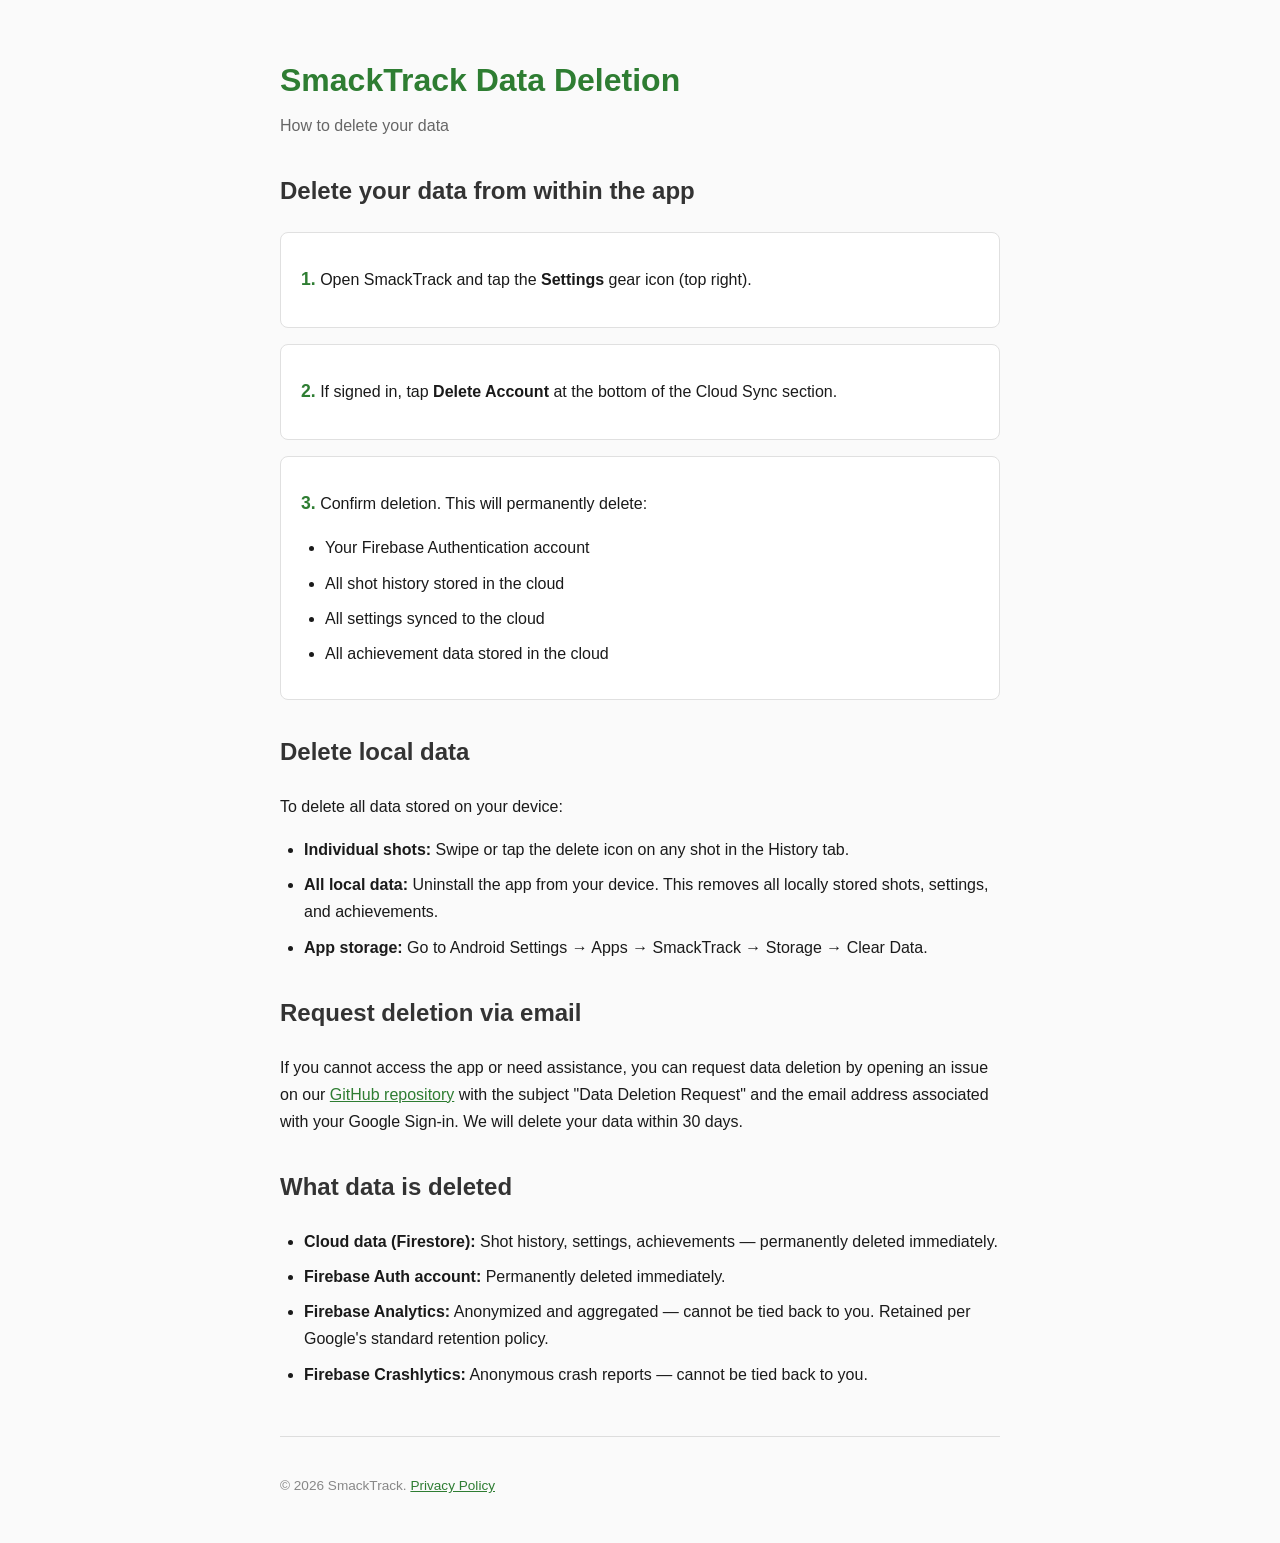
==== docs/data-deletion.html @ 21a19e5f "Add data deletion page and link from privacy policy Google Play Console requires a web URL for data " ====
<!DOCTYPE html>
<html lang="en">
<head>
    <meta charset="UTF-8">
    <meta name="viewport" content="width=device-width, initial-scale=1.0">
    <title>SmackTrack - Data Deletion</title>
    <style>
        body {
            font-family: -apple-system, BlinkMacSystemFont, "Segoe UI", Roboto, sans-serif;
            max-width: 720px;
            margin: 0 auto;
            padding: 2rem 1.5rem;
            line-height: 1.7;
            color: #1a1a1a;
            background: #fafafa;
        }
        h1 { color: #2e7d32; margin-bottom: 0.25rem; }
        h2 { color: #333; margin-top: 2rem; }
        .subtitle { color: #666; margin-top: 0; }
        ul { padding-left: 1.5rem; }
        li { margin-bottom: 0.5rem; }
        a { color: #2e7d32; }
        .step { background: #fff; border: 1px solid #e0e0e0; border-radius: 8px; padding: 1rem 1.25rem; margin-bottom: 1rem; }
        .step-num { color: #2e7d32; font-weight: bold; font-size: 1.1rem; }
        .footer { margin-top: 3rem; padding-top: 1.5rem; border-top: 1px solid #ddd; color: #888; font-size: 0.85rem; }
    </style>
</head>
<body>

<h1>SmackTrack Data Deletion</h1>
<p class="subtitle">How to delete your data</p>

<h2>Delete your data from within the app</h2>

<div class="step">
    <p><span class="step-num">1.</span> Open SmackTrack and tap the <strong>Settings</strong> gear icon (top right).</p>
</div>
<div class="step">
    <p><span class="step-num">2.</span> If signed in, tap <strong>Delete Account</strong> at the bottom of the Cloud Sync section.</p>
</div>
<div class="step">
    <p><span class="step-num">3.</span> Confirm deletion. This will permanently delete:</p>
    <ul>
        <li>Your Firebase Authentication account</li>
        <li>All shot history stored in the cloud</li>
        <li>All settings synced to the cloud</li>
        <li>All achievement data stored in the cloud</li>
    </ul>
</div>

<h2>Delete local data</h2>
<p>To delete all data stored on your device:</p>
<ul>
    <li><strong>Individual shots:</strong> Swipe or tap the delete icon on any shot in the History tab.</li>
    <li><strong>All local data:</strong> Uninstall the app from your device. This removes all locally stored shots, settings, and achievements.</li>
    <li><strong>App storage:</strong> Go to Android Settings &rarr; Apps &rarr; SmackTrack &rarr; Storage &rarr; Clear Data.</li>
</ul>

<h2>Request deletion via email</h2>
<p>If you cannot access the app or need assistance, you can request data deletion by opening an issue on our <a href="https://github.com/bailz66/HowFarDidIHitIt/issues">GitHub repository</a> with the subject "Data Deletion Request" and the email address associated with your Google Sign-in. We will delete your data within 30 days.</p>

<h2>What data is deleted</h2>
<ul>
    <li><strong>Cloud data (Firestore):</strong> Shot history, settings, achievements — permanently deleted immediately.</li>
    <li><strong>Firebase Auth account:</strong> Permanently deleted immediately.</li>
    <li><strong>Firebase Analytics:</strong> Anonymized and aggregated — cannot be tied back to you. Retained per Google's standard retention policy.</li>
    <li><strong>Firebase Crashlytics:</strong> Anonymous crash reports — cannot be tied back to you.</li>
</ul>

<div class="footer">
    <p>&copy; 2026 SmackTrack. <a href="privacy-policy.html">Privacy Policy</a></p>
</div>

</body>
</html>
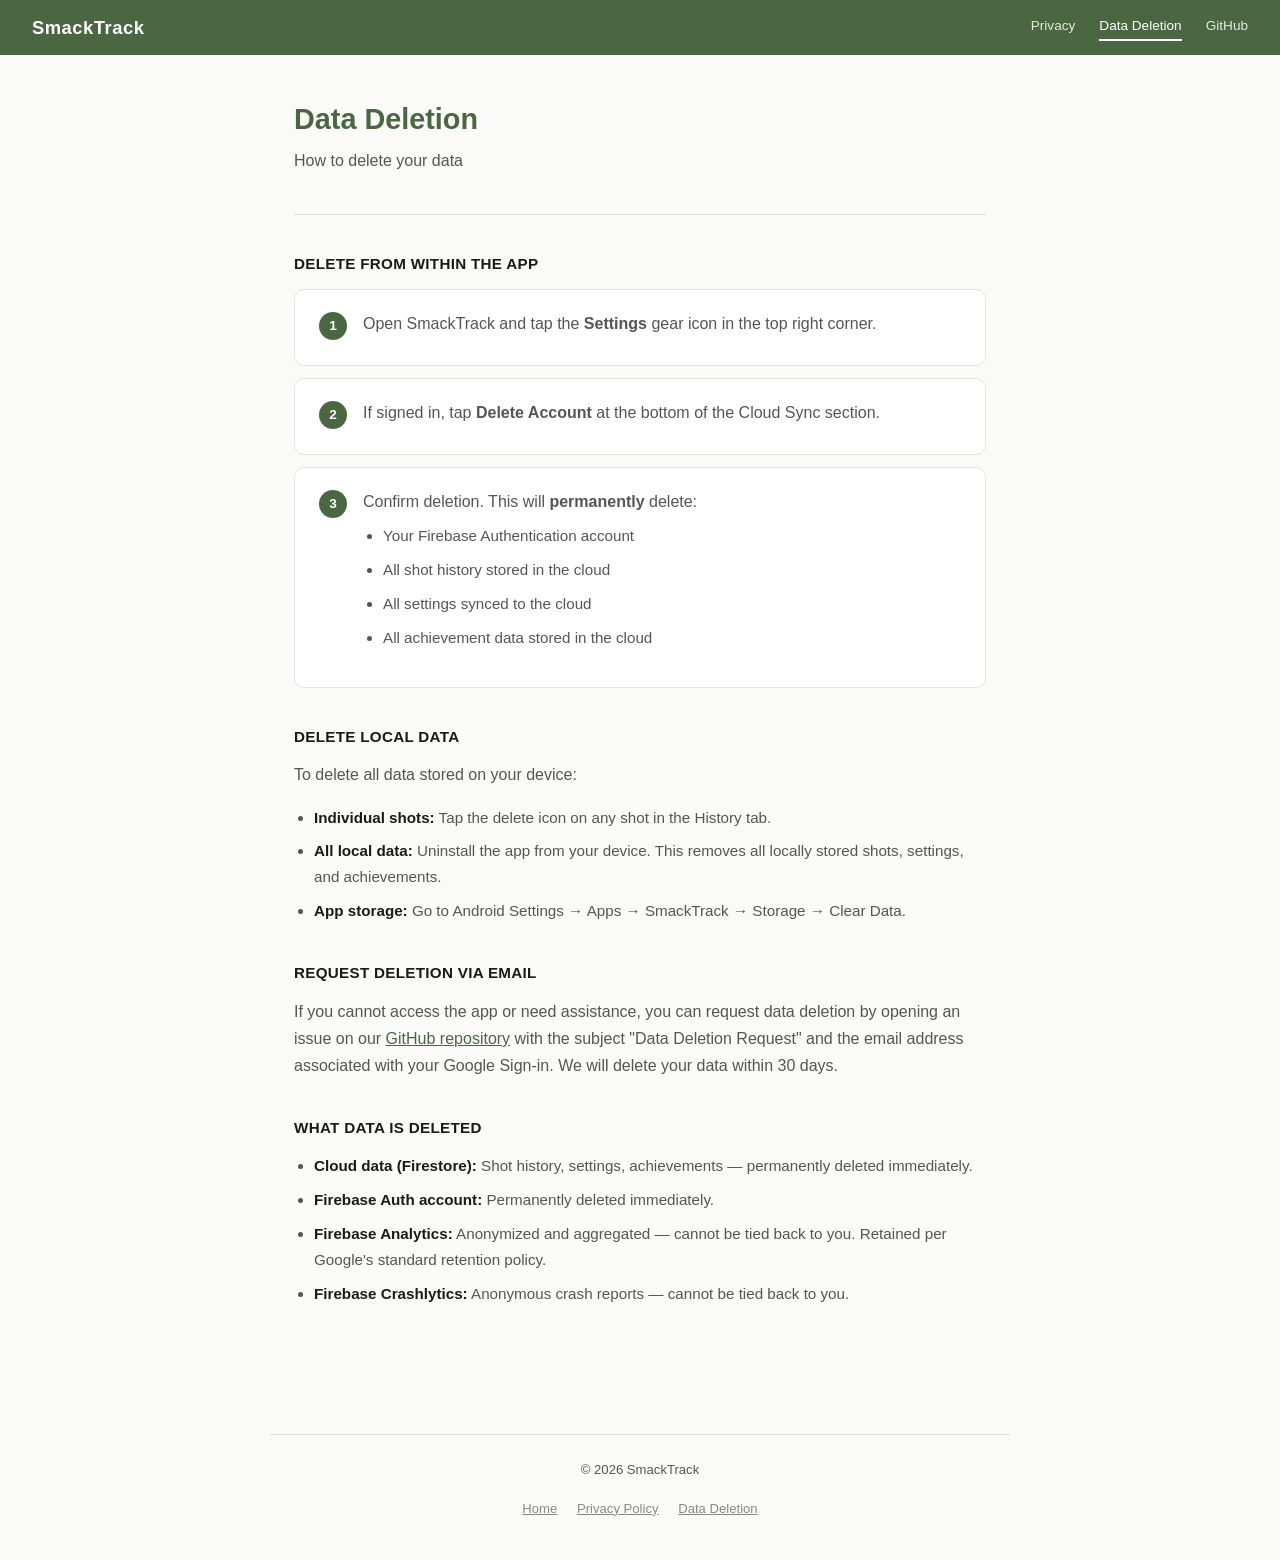
==== commit 7f12f39e: "Merge branch 'feature/testing-cicd-branching'" ====
--- a/docs/data-deletion.html
+++ b/docs/data-deletion.html
@@ -3,72 +3,80 @@
 <head>
     <meta charset="UTF-8">
     <meta name="viewport" content="width=device-width, initial-scale=1.0">
-    <title>SmackTrack - Data Deletion</title>
-    <style>
-        body {
-            font-family: -apple-system, BlinkMacSystemFont, "Segoe UI", Roboto, sans-serif;
-            max-width: 720px;
-            margin: 0 auto;
-            padding: 2rem 1.5rem;
-            line-height: 1.7;
-            color: #1a1a1a;
-            background: #fafafa;
-        }
-        h1 { color: #2e7d32; margin-bottom: 0.25rem; }
-        h2 { color: #333; margin-top: 2rem; }
-        .subtitle { color: #666; margin-top: 0; }
-        ul { padding-left: 1.5rem; }
-        li { margin-bottom: 0.5rem; }
-        a { color: #2e7d32; }
-        .step { background: #fff; border: 1px solid #e0e0e0; border-radius: 8px; padding: 1rem 1.25rem; margin-bottom: 1rem; }
-        .step-num { color: #2e7d32; font-weight: bold; font-size: 1.1rem; }
-        .footer { margin-top: 3rem; padding-top: 1.5rem; border-top: 1px solid #ddd; color: #888; font-size: 0.85rem; }
-    </style>
+    <title>SmackTrack — Data Deletion</title>
+    <link rel="stylesheet" href="style.css">
 </head>
 <body>
 
-<h1>SmackTrack Data Deletion</h1>
-<p class="subtitle">How to delete your data</p>
+<nav class="nav">
+    <a href="index.html" class="nav-brand">SmackTrack</a>
+    <div class="nav-links">
+        <a href="privacy-policy.html">Privacy</a>
+        <a href="data-deletion.html" class="active">Data Deletion</a>
+        <a href="https://github.com/bailz66/HowFarDidIHitIt">GitHub</a>
+    </div>
+</nav>
 
-<h2>Delete your data from within the app</h2>
+<div class="container">
+    <div class="page-header">
+        <h1>Data Deletion</h1>
+        <p class="subtitle">How to delete your data</p>
+    </div>
 
-<div class="step">
-    <p><span class="step-num">1.</span> Open SmackTrack and tap the <strong>Settings</strong> gear icon (top right).</p>
-</div>
-<div class="step">
-    <p><span class="step-num">2.</span> If signed in, tap <strong>Delete Account</strong> at the bottom of the Cloud Sync section.</p>
-</div>
-<div class="step">
-    <p><span class="step-num">3.</span> Confirm deletion. This will permanently delete:</p>
+    <h2>Delete from within the app</h2>
+
+    <div class="step-card">
+        <div class="step-num">1</div>
+        <div class="step-content">
+            <p>Open SmackTrack and tap the <strong>Settings</strong> gear icon in the top right corner.</p>
+        </div>
+    </div>
+    <div class="step-card">
+        <div class="step-num">2</div>
+        <div class="step-content">
+            <p>If signed in, tap <strong>Delete Account</strong> at the bottom of the Cloud Sync section.</p>
+        </div>
+    </div>
+    <div class="step-card">
+        <div class="step-num">3</div>
+        <div class="step-content">
+            <p>Confirm deletion. This will <strong>permanently</strong> delete:</p>
+            <ul>
+                <li>Your Firebase Authentication account</li>
+                <li>All shot history stored in the cloud</li>
+                <li>All settings synced to the cloud</li>
+                <li>All achievement data stored in the cloud</li>
+            </ul>
+        </div>
+    </div>
+
+    <h2>Delete local data</h2>
+    <p>To delete all data stored on your device:</p>
     <ul>
-        <li>Your Firebase Authentication account</li>
-        <li>All shot history stored in the cloud</li>
-        <li>All settings synced to the cloud</li>
-        <li>All achievement data stored in the cloud</li>
+        <li><strong>Individual shots:</strong> Tap the delete icon on any shot in the History tab.</li>
+        <li><strong>All local data:</strong> Uninstall the app from your device. This removes all locally stored shots, settings, and achievements.</li>
+        <li><strong>App storage:</strong> Go to Android Settings &rarr; Apps &rarr; SmackTrack &rarr; Storage &rarr; Clear Data.</li>
+    </ul>
+
+    <h2>Request deletion via email</h2>
+    <p>If you cannot access the app or need assistance, you can request data deletion by opening an issue on our <a href="https://github.com/bailz66/HowFarDidIHitIt/issues">GitHub repository</a> with the subject "Data Deletion Request" and the email address associated with your Google Sign-in. We will delete your data within 30 days.</p>
+
+    <h2>What data is deleted</h2>
+    <ul>
+        <li><strong>Cloud data (Firestore):</strong> Shot history, settings, achievements &mdash; permanently deleted immediately.</li>
+        <li><strong>Firebase Auth account:</strong> Permanently deleted immediately.</li>
+        <li><strong>Firebase Analytics:</strong> Anonymized and aggregated &mdash; cannot be tied back to you. Retained per Google's standard retention policy.</li>
+        <li><strong>Firebase Crashlytics:</strong> Anonymous crash reports &mdash; cannot be tied back to you.</li>
     </ul>
 </div>
 
-<h2>Delete local data</h2>
-<p>To delete all data stored on your device:</p>
-<ul>
-    <li><strong>Individual shots:</strong> Swipe or tap the delete icon on any shot in the History tab.</li>
-    <li><strong>All local data:</strong> Uninstall the app from your device. This removes all locally stored shots, settings, and achievements.</li>
-    <li><strong>App storage:</strong> Go to Android Settings &rarr; Apps &rarr; SmackTrack &rarr; Storage &rarr; Clear Data.</li>
-</ul>
-
-<h2>Request deletion via email</h2>
-<p>If you cannot access the app or need assistance, you can request data deletion by opening an issue on our <a href="https://github.com/bailz66/HowFarDidIHitIt/issues">GitHub repository</a> with the subject "Data Deletion Request" and the email address associated with your Google Sign-in. We will delete your data within 30 days.</p>
-
-<h2>What data is deleted</h2>
-<ul>
-    <li><strong>Cloud data (Firestore):</strong> Shot history, settings, achievements — permanently deleted immediately.</li>
-    <li><strong>Firebase Auth account:</strong> Permanently deleted immediately.</li>
-    <li><strong>Firebase Analytics:</strong> Anonymized and aggregated — cannot be tied back to you. Retained per Google's standard retention policy.</li>
-    <li><strong>Firebase Crashlytics:</strong> Anonymous crash reports — cannot be tied back to you.</li>
-</ul>
-
 <div class="footer">
-    <p>&copy; 2026 SmackTrack. <a href="privacy-policy.html">Privacy Policy</a></p>
+    <p>&copy; 2026 SmackTrack</p>
+    <p>
+        <a href="index.html">Home</a>
+        <a href="privacy-policy.html">Privacy Policy</a>
+        <a href="data-deletion.html">Data Deletion</a>
+    </p>
 </div>
 
 </body>
--- a/docs/style.css
+++ b/docs/style.css
@@ -0,0 +1,250 @@
+/* SmackTrack Web — Shared Design System */
+/* Matches the app's sage green editorial palette */
+
+:root {
+    --sage: #4A6741;
+    --sage-dark: #3A5233;
+    --sage-light: #6B8C61;
+    --sage-tint: #E8EFE6;
+    --text-primary: #1a1a1a;
+    --text-secondary: #555;
+    --text-tertiary: #888;
+    --border: #ddd;
+    --bg: #FAFBF9;
+    --card-bg: #fff;
+    --card-border: #E2E5E0;
+}
+
+* { box-sizing: border-box; margin: 0; padding: 0; }
+
+body {
+    font-family: -apple-system, BlinkMacSystemFont, "Segoe UI", Roboto, "Helvetica Neue", sans-serif;
+    color: var(--text-primary);
+    background: var(--bg);
+    line-height: 1.7;
+    -webkit-font-smoothing: antialiased;
+}
+
+/* ── Navigation ── */
+.nav {
+    background: var(--sage);
+    padding: 0.75rem 2rem;
+    display: flex;
+    align-items: center;
+    justify-content: space-between;
+    position: sticky;
+    top: 0;
+    z-index: 100;
+}
+.nav-brand {
+    color: #fff;
+    font-size: 1.15rem;
+    font-weight: 700;
+    text-decoration: none;
+    letter-spacing: 0.5px;
+}
+.nav-links { display: flex; gap: 1.5rem; }
+.nav-links a {
+    color: rgba(255,255,255,0.85);
+    text-decoration: none;
+    font-size: 0.85rem;
+    font-weight: 500;
+    transition: color 0.2s;
+}
+.nav-links a:hover { color: #fff; }
+.nav-links a.active { color: #fff; border-bottom: 2px solid #fff; padding-bottom: 2px; }
+
+/* ── Main container ── */
+.container {
+    max-width: 740px;
+    margin: 0 auto;
+    padding: 2.5rem 1.5rem 4rem;
+}
+
+/* ── Hero (landing page) ── */
+.hero {
+    text-align: center;
+    padding: 4rem 1.5rem 3rem;
+    max-width: 740px;
+    margin: 0 auto;
+}
+.hero-icon {
+    width: 80px;
+    height: 80px;
+    background: var(--sage);
+    border-radius: 20px;
+    display: inline-flex;
+    align-items: center;
+    justify-content: center;
+    margin-bottom: 1.5rem;
+    font-size: 2.2rem;
+}
+.hero h1 {
+    font-size: 3rem;
+    font-weight: 800;
+    color: var(--sage);
+    letter-spacing: -1px;
+    margin-bottom: 0.25rem;
+}
+.hero .subtitle {
+    font-size: 1.15rem;
+    color: var(--text-secondary);
+    margin-bottom: 1.5rem;
+}
+.hero .tagline {
+    font-size: 1.3rem;
+    color: var(--text-primary);
+    font-weight: 500;
+    margin-bottom: 2.5rem;
+    line-height: 1.5;
+}
+
+/* ── Feature cards ── */
+.features-grid {
+    display: grid;
+    grid-template-columns: repeat(auto-fit, minmax(300px, 1fr));
+    gap: 1rem;
+    max-width: 740px;
+    margin: 0 auto 3rem;
+    padding: 0 1.5rem;
+}
+.feature-card {
+    background: var(--card-bg);
+    border: 1px solid var(--card-border);
+    border-radius: 10px;
+    padding: 1.25rem 1.5rem;
+    transition: border-color 0.2s;
+}
+.feature-card:hover { border-color: var(--sage-light); }
+.feature-card .icon { font-size: 1.5rem; margin-bottom: 0.5rem; }
+.feature-card h3 {
+    font-size: 0.95rem;
+    font-weight: 700;
+    color: var(--sage);
+    margin-bottom: 0.25rem;
+    text-transform: uppercase;
+    letter-spacing: 0.5px;
+}
+.feature-card p {
+    font-size: 0.9rem;
+    color: var(--text-secondary);
+    line-height: 1.5;
+}
+
+/* ── CTA / badges ── */
+.cta-row {
+    display: flex;
+    gap: 1rem;
+    justify-content: center;
+    flex-wrap: wrap;
+    max-width: 740px;
+    margin: 0 auto 2rem;
+    padding: 0 1.5rem;
+}
+.cta-badge {
+    display: inline-flex;
+    align-items: center;
+    gap: 0.4rem;
+    padding: 0.5rem 1.25rem;
+    border-radius: 8px;
+    font-size: 0.85rem;
+    font-weight: 600;
+    text-decoration: none;
+    transition: opacity 0.2s;
+}
+.cta-badge:hover { opacity: 0.85; }
+.cta-primary { background: var(--sage); color: #fff; }
+.cta-outline { background: transparent; color: var(--sage); border: 1.5px solid var(--sage); }
+
+/* ── Page header (non-landing) ── */
+.page-header {
+    margin-bottom: 2rem;
+    padding-bottom: 1.5rem;
+    border-bottom: 1px solid var(--border);
+}
+.page-header h1 {
+    font-size: 1.8rem;
+    font-weight: 800;
+    color: var(--sage);
+    margin-bottom: 0.15rem;
+}
+.page-header .subtitle {
+    color: var(--text-secondary);
+    font-size: 1rem;
+}
+.page-header .updated {
+    color: var(--text-tertiary);
+    font-size: 0.82rem;
+    margin-top: 0.25rem;
+}
+
+/* ── Content sections ── */
+h2 {
+    font-size: 1.15rem;
+    font-weight: 700;
+    color: var(--text-primary);
+    margin-top: 2.25rem;
+    margin-bottom: 0.75rem;
+    text-transform: uppercase;
+    letter-spacing: 0.3px;
+    font-size: 0.95rem;
+}
+p { margin-bottom: 1rem; color: var(--text-secondary); }
+ul { padding-left: 1.25rem; margin-bottom: 1rem; }
+li { margin-bottom: 0.5rem; color: var(--text-secondary); font-size: 0.95rem; }
+li strong { color: var(--text-primary); }
+a { color: var(--sage); }
+a:hover { color: var(--sage-dark); }
+
+/* ── Step cards (data deletion) ── */
+.step-card {
+    background: var(--card-bg);
+    border: 1px solid var(--card-border);
+    border-radius: 10px;
+    padding: 1.25rem 1.5rem;
+    margin-bottom: 0.75rem;
+    display: flex;
+    gap: 1rem;
+    align-items: flex-start;
+}
+.step-num {
+    background: var(--sage);
+    color: #fff;
+    width: 28px;
+    height: 28px;
+    border-radius: 50%;
+    display: flex;
+    align-items: center;
+    justify-content: center;
+    font-weight: 700;
+    font-size: 0.85rem;
+    flex-shrink: 0;
+    margin-top: 2px;
+}
+.step-content { flex: 1; }
+.step-content p { margin-bottom: 0.5rem; }
+.step-content ul { margin-top: 0.5rem; }
+
+/* ── Footer ── */
+.footer {
+    max-width: 740px;
+    margin: 3rem auto 0;
+    padding: 1.5rem;
+    border-top: 1px solid var(--border);
+    text-align: center;
+    color: var(--text-tertiary);
+    font-size: 0.82rem;
+}
+.footer a { color: var(--text-tertiary); margin: 0 0.5rem; }
+.footer a:hover { color: var(--sage); }
+
+/* ── Responsive ── */
+@media (max-width: 600px) {
+    .hero h1 { font-size: 2.2rem; }
+    .hero .tagline { font-size: 1.1rem; }
+    .features-grid { grid-template-columns: 1fr; }
+    .nav { padding: 0.75rem 1rem; }
+    .nav-links { gap: 1rem; }
+    .nav-links a { font-size: 0.8rem; }
+    .container { padding: 1.5rem 1rem 3rem; }
+}
